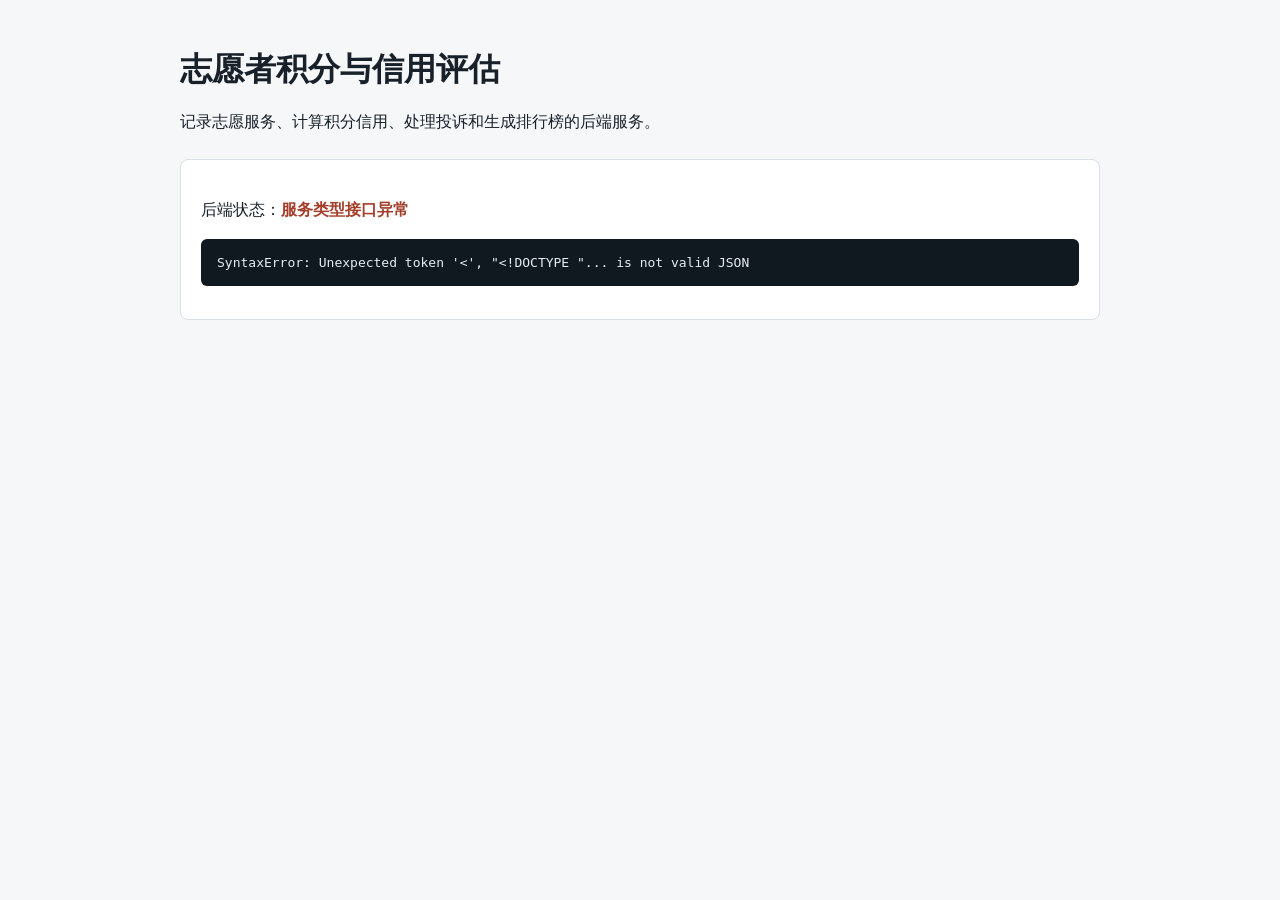
==== frontend/index.html @ 40b179fb "chore: initial environment snapshot" ====
<!doctype html>
<html lang="zh-CN">
  <head>
    <meta charset="UTF-8" />
    <meta name="viewport" content="width=device-width, initial-scale=1.0" />
    <title>志愿者积分与信用评估</title>
    <style>
      body { margin: 0; font-family: -apple-system, BlinkMacSystemFont, "Segoe UI", sans-serif; background: #f6f7f9; color: #18202a; }
      main { max-width: 920px; margin: 0 auto; padding: 48px 24px; }
      h1 { margin: 0 0 12px; font-size: 32px; }
      p { line-height: 1.7; }
      .panel { margin-top: 24px; padding: 20px; border: 1px solid #d9dee7; border-radius: 8px; background: #fff; }
      .status { font-weight: 700; color: #116b45; }
      pre { overflow: auto; padding: 16px; background: #101820; color: #e7edf5; border-radius: 6px; }
    </style>
  </head>
  <body>
    <main>
      <h1>志愿者积分与信用评估</h1>
      <p>记录志愿服务、计算积分信用、处理投诉和生成排行榜的后端服务。</p>
      <section class="panel">
        <p>后端状态：<span id="status" class="status">检测中</span></p>
        <pre id="output">{}</pre>
      </section>
    </main>
    <script>
      async function probe(url, label) {
        const output = document.getElementById('output');
        const status = document.getElementById('status');
        try {
          const res = await fetch(url);
          const data = await res.json();
          status.textContent = label + '正常';
          output.textContent = JSON.stringify(data, null, 2);
        } catch (error) {
          status.textContent = label + '异常';
          status.style.color = '#a43f2b';
          output.textContent = String(error);
        }
      }
      probe('/api/health', '健康检查');
      probe('/api/v1/service-types', '服务类型接口');
    </script>
  </body>
</html>
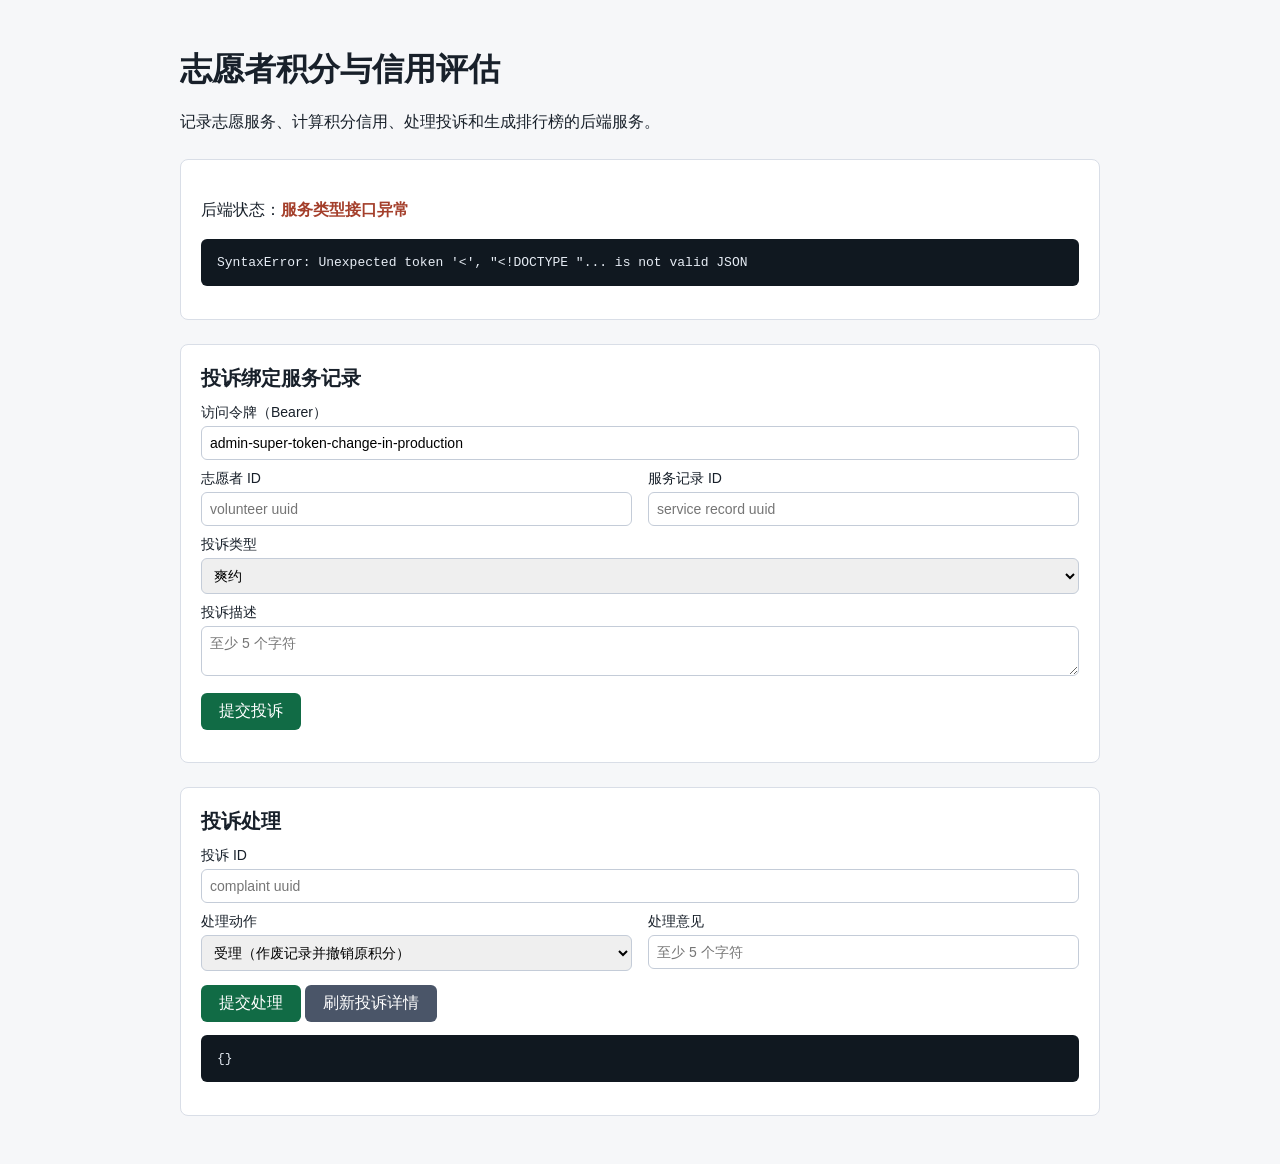
==== commit 03ecd83e: "fix: model A first-round result" ====
--- a/frontend/index.html
+++ b/frontend/index.html
@@ -8,10 +8,17 @@
       body { margin: 0; font-family: -apple-system, BlinkMacSystemFont, "Segoe UI", sans-serif; background: #f6f7f9; color: #18202a; }
       main { max-width: 920px; margin: 0 auto; padding: 48px 24px; }
       h1 { margin: 0 0 12px; font-size: 32px; }
+      h2 { margin: 0 0 12px; font-size: 20px; }
       p { line-height: 1.7; }
       .panel { margin-top: 24px; padding: 20px; border: 1px solid #d9dee7; border-radius: 8px; background: #fff; }
       .status { font-weight: 700; color: #116b45; }
       pre { overflow: auto; padding: 16px; background: #101820; color: #e7edf5; border-radius: 6px; }
+      label { display: block; margin-top: 10px; font-size: 14px; }
+      input, select, textarea { width: 100%; box-sizing: border-box; margin-top: 4px; padding: 8px; border: 1px solid #c4ccd8; border-radius: 6px; font: inherit; }
+      button { margin-top: 14px; padding: 8px 18px; border: 0; border-radius: 6px; background: #116b45; color: #fff; font: inherit; cursor: pointer; }
+      button.ghost { background: #4a5568; }
+      .grid { display: grid; grid-template-columns: 1fr 1fr; gap: 0 16px; }
+      .result { margin-top: 12px; font-size: 14px; white-space: pre-wrap; }
     </style>
   </head>
   <body>
@@ -21,6 +28,45 @@
       <section class="panel">
         <p>后端状态：<span id="status" class="status">检测中</span></p>
         <pre id="output">{}</pre>
+      </section>
+
+      <section class="panel">
+        <h2>投诉绑定服务记录</h2>
+        <label>访问令牌（Bearer）<input id="token" value="admin-super-token-change-in-production" /></label>
+        <div class="grid">
+          <label>志愿者 ID<input id="cVolunteer" placeholder="volunteer uuid" /></label>
+          <label>服务记录 ID<input id="cRecord" placeholder="service record uuid" /></label>
+        </div>
+        <label>投诉类型
+          <select id="cType">
+            <option value="no_show">爽约</option>
+            <option value="poor_attitude">服务态度差</option>
+            <option value="violation">违规操作</option>
+            <option value="misconduct">不当行为</option>
+            <option value="other">其他</option>
+          </select>
+        </label>
+        <label>投诉描述<textarea id="cDesc" rows="2" placeholder="至少 5 个字符"></textarea></label>
+        <button onclick="submitComplaint()">提交投诉</button>
+        <div id="createResult" class="result"></div>
+      </section>
+
+      <section class="panel">
+        <h2>投诉处理</h2>
+        <label>投诉 ID<input id="hId" placeholder="complaint uuid" /></label>
+        <div class="grid">
+          <label>处理动作
+            <select id="hAction">
+              <option value="resolve">受理（作废记录并撤销原积分）</option>
+              <option value="reject">驳回（仅保留处理意见）</option>
+            </select>
+          </label>
+          <label>处理意见<input id="hResolution" placeholder="至少 5 个字符" /></label>
+        </div>
+        <button onclick="handleComplaint()">提交处理</button>
+        <button class="ghost" onclick="loadComplaint()">刷新投诉详情</button>
+        <div id="handleResult" class="result"></div>
+        <pre id="detail">{}</pre>
       </section>
     </main>
     <script>
@@ -38,6 +84,82 @@
           output.textContent = String(error);
         }
       }
+
+      function authHeaders() {
+        return {
+          'Content-Type': 'application/json',
+          'Authorization': 'Bearer ' + document.getElementById('token').value.trim(),
+        };
+      }
+
+      async function submitComplaint() {
+        const box = document.getElementById('createResult');
+        const res = await fetch('/api/v1/complaints', {
+          method: 'POST',
+          headers: authHeaders(),
+          body: JSON.stringify({
+            volunteer_id: document.getElementById('cVolunteer').value.trim(),
+            service_record_id: document.getElementById('cRecord').value.trim(),
+            complaint_type: document.getElementById('cType').value,
+            description: document.getElementById('cDesc').value.trim(),
+          }),
+        });
+        const data = await res.json();
+        box.textContent = JSON.stringify(data, null, 2);
+        if (data.success && data.data && data.data.id) {
+          document.getElementById('hId').value = data.data.id;
+          loadComplaint();
+        }
+      }
+
+      async function handleComplaint() {
+        const id = document.getElementById('hId').value.trim();
+        const box = document.getElementById('handleResult');
+        const res = await fetch('/api/v1/complaints/' + id + '/handle', {
+          method: 'POST',
+          headers: authHeaders(),
+          body: JSON.stringify({
+            action: document.getElementById('hAction').value,
+            resolution: document.getElementById('hResolution').value.trim(),
+          }),
+        });
+        const data = await res.json();
+        box.textContent = JSON.stringify(data, null, 2);
+        loadComplaint();
+      }
+
+      async function loadComplaint() {
+        const id = document.getElementById('hId').value.trim();
+        const detail = document.getElementById('detail');
+        if (!id) { detail.textContent = '{}'; return; }
+        const res = await fetch('/api/v1/complaints/' + id, { headers: authHeaders() });
+        const data = await res.json();
+        if (data.success && data.data) {
+          const c = data.data;
+          detail.textContent = JSON.stringify({
+            投诉状态: c.status,
+            处理意见: c.resolution,
+            争议记录: c.service_record && {
+              记录ID: c.service_record.id,
+              记录状态: c.service_record.status,
+              作废时间: c.service_record.voided_at,
+              作废原因: c.service_record.void_reason,
+            },
+            撤销结果: {
+              原积分: c.original_points,
+              撤销积分: c.revoked_points,
+              撤销流水: c.revocation && {
+                变动: c.revocation.change_amount,
+                变动前: c.revocation.before_points,
+                变动后: c.revocation.after_points,
+              },
+            },
+          }, null, 2);
+        } else {
+          detail.textContent = JSON.stringify(data, null, 2);
+        }
+      }
+
       probe('/api/health', '健康检查');
       probe('/api/v1/service-types', '服务类型接口');
     </script>
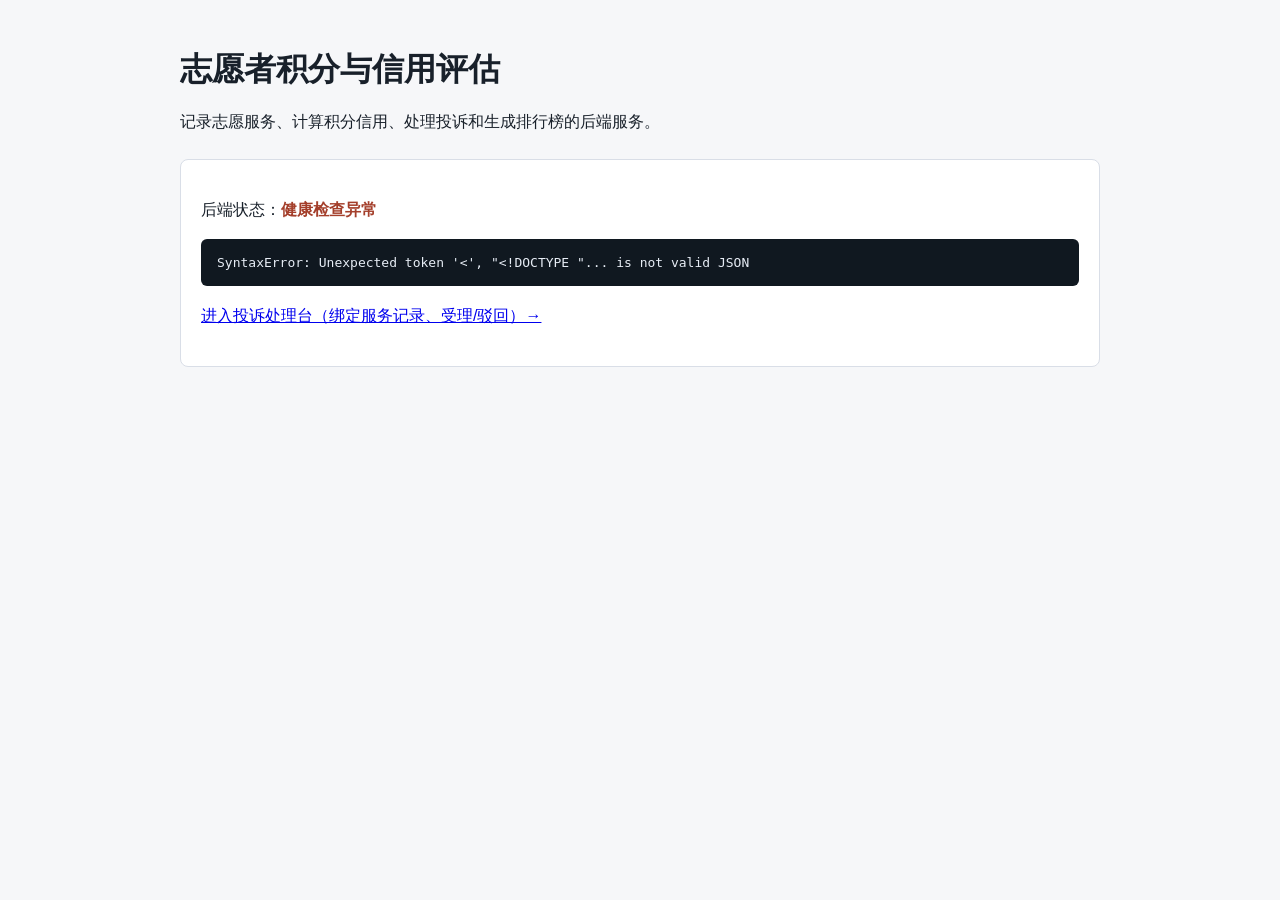
==== commit 0f28a9a1: "fix: model B first-round result" ====
--- a/frontend/index.html
+++ b/frontend/index.html
@@ -8,17 +8,10 @@
       body { margin: 0; font-family: -apple-system, BlinkMacSystemFont, "Segoe UI", sans-serif; background: #f6f7f9; color: #18202a; }
       main { max-width: 920px; margin: 0 auto; padding: 48px 24px; }
       h1 { margin: 0 0 12px; font-size: 32px; }
-      h2 { margin: 0 0 12px; font-size: 20px; }
       p { line-height: 1.7; }
       .panel { margin-top: 24px; padding: 20px; border: 1px solid #d9dee7; border-radius: 8px; background: #fff; }
       .status { font-weight: 700; color: #116b45; }
       pre { overflow: auto; padding: 16px; background: #101820; color: #e7edf5; border-radius: 6px; }
-      label { display: block; margin-top: 10px; font-size: 14px; }
-      input, select, textarea { width: 100%; box-sizing: border-box; margin-top: 4px; padding: 8px; border: 1px solid #c4ccd8; border-radius: 6px; font: inherit; }
-      button { margin-top: 14px; padding: 8px 18px; border: 0; border-radius: 6px; background: #116b45; color: #fff; font: inherit; cursor: pointer; }
-      button.ghost { background: #4a5568; }
-      .grid { display: grid; grid-template-columns: 1fr 1fr; gap: 0 16px; }
-      .result { margin-top: 12px; font-size: 14px; white-space: pre-wrap; }
     </style>
   </head>
   <body>
@@ -28,45 +21,7 @@
       <section class="panel">
         <p>后端状态：<span id="status" class="status">检测中</span></p>
         <pre id="output">{}</pre>
-      </section>
-
-      <section class="panel">
-        <h2>投诉绑定服务记录</h2>
-        <label>访问令牌（Bearer）<input id="token" value="admin-super-token-change-in-production" /></label>
-        <div class="grid">
-          <label>志愿者 ID<input id="cVolunteer" placeholder="volunteer uuid" /></label>
-          <label>服务记录 ID<input id="cRecord" placeholder="service record uuid" /></label>
-        </div>
-        <label>投诉类型
-          <select id="cType">
-            <option value="no_show">爽约</option>
-            <option value="poor_attitude">服务态度差</option>
-            <option value="violation">违规操作</option>
-            <option value="misconduct">不当行为</option>
-            <option value="other">其他</option>
-          </select>
-        </label>
-        <label>投诉描述<textarea id="cDesc" rows="2" placeholder="至少 5 个字符"></textarea></label>
-        <button onclick="submitComplaint()">提交投诉</button>
-        <div id="createResult" class="result"></div>
-      </section>
-
-      <section class="panel">
-        <h2>投诉处理</h2>
-        <label>投诉 ID<input id="hId" placeholder="complaint uuid" /></label>
-        <div class="grid">
-          <label>处理动作
-            <select id="hAction">
-              <option value="resolve">受理（作废记录并撤销原积分）</option>
-              <option value="reject">驳回（仅保留处理意见）</option>
-            </select>
-          </label>
-          <label>处理意见<input id="hResolution" placeholder="至少 5 个字符" /></label>
-        </div>
-        <button onclick="handleComplaint()">提交处理</button>
-        <button class="ghost" onclick="loadComplaint()">刷新投诉详情</button>
-        <div id="handleResult" class="result"></div>
-        <pre id="detail">{}</pre>
+        <p><a href="./complaints.html">进入投诉处理台（绑定服务记录、受理/驳回）→</a></p>
       </section>
     </main>
     <script>
@@ -84,82 +39,6 @@
           output.textContent = String(error);
         }
       }
-
-      function authHeaders() {
-        return {
-          'Content-Type': 'application/json',
-          'Authorization': 'Bearer ' + document.getElementById('token').value.trim(),
-        };
-      }
-
-      async function submitComplaint() {
-        const box = document.getElementById('createResult');
-        const res = await fetch('/api/v1/complaints', {
-          method: 'POST',
-          headers: authHeaders(),
-          body: JSON.stringify({
-            volunteer_id: document.getElementById('cVolunteer').value.trim(),
-            service_record_id: document.getElementById('cRecord').value.trim(),
-            complaint_type: document.getElementById('cType').value,
-            description: document.getElementById('cDesc').value.trim(),
-          }),
-        });
-        const data = await res.json();
-        box.textContent = JSON.stringify(data, null, 2);
-        if (data.success && data.data && data.data.id) {
-          document.getElementById('hId').value = data.data.id;
-          loadComplaint();
-        }
-      }
-
-      async function handleComplaint() {
-        const id = document.getElementById('hId').value.trim();
-        const box = document.getElementById('handleResult');
-        const res = await fetch('/api/v1/complaints/' + id + '/handle', {
-          method: 'POST',
-          headers: authHeaders(),
-          body: JSON.stringify({
-            action: document.getElementById('hAction').value,
-            resolution: document.getElementById('hResolution').value.trim(),
-          }),
-        });
-        const data = await res.json();
-        box.textContent = JSON.stringify(data, null, 2);
-        loadComplaint();
-      }
-
-      async function loadComplaint() {
-        const id = document.getElementById('hId').value.trim();
-        const detail = document.getElementById('detail');
-        if (!id) { detail.textContent = '{}'; return; }
-        const res = await fetch('/api/v1/complaints/' + id, { headers: authHeaders() });
-        const data = await res.json();
-        if (data.success && data.data) {
-          const c = data.data;
-          detail.textContent = JSON.stringify({
-            投诉状态: c.status,
-            处理意见: c.resolution,
-            争议记录: c.service_record && {
-              记录ID: c.service_record.id,
-              记录状态: c.service_record.status,
-              作废时间: c.service_record.voided_at,
-              作废原因: c.service_record.void_reason,
-            },
-            撤销结果: {
-              原积分: c.original_points,
-              撤销积分: c.revoked_points,
-              撤销流水: c.revocation && {
-                变动: c.revocation.change_amount,
-                变动前: c.revocation.before_points,
-                变动后: c.revocation.after_points,
-              },
-            },
-          }, null, 2);
-        } else {
-          detail.textContent = JSON.stringify(data, null, 2);
-        }
-      }
-
       probe('/api/health', '健康检查');
       probe('/api/v1/service-types', '服务类型接口');
     </script>
